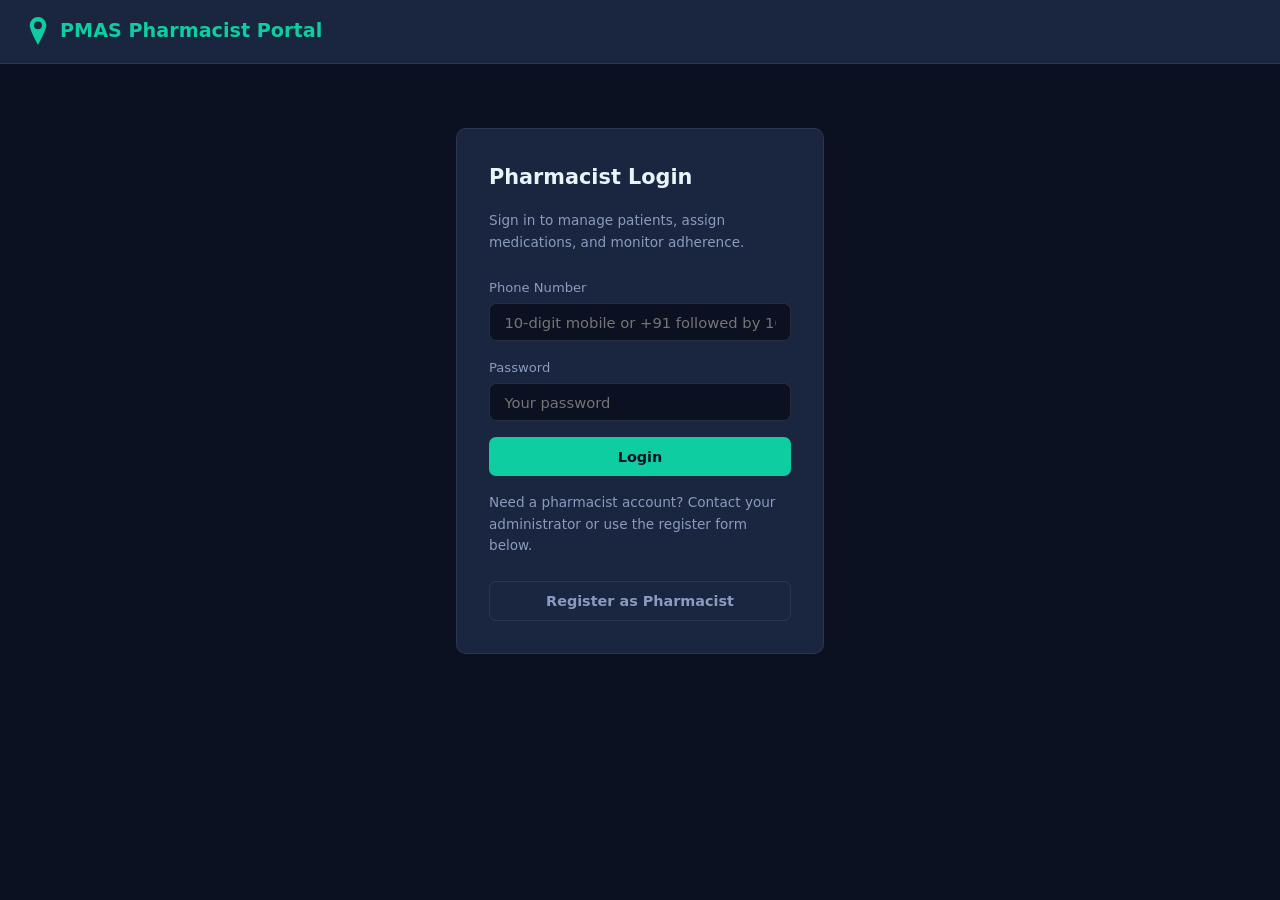
==== pharmacist-portal/index.html @ 8980c28d "feat: add application code — patient-app (PWA), backend (FastAPI), pharmacist-portal - patient-app: " ====
<!DOCTYPE html>
<html lang="en" data-theme="dark">
<head>
<meta charset="UTF-8">
<meta name="viewport" content="width=device-width, initial-scale=1.0">
<meta name="description" content="PMAS Pharmacist Portal — Patient enrollment, medication management, and adherence monitoring dashboard.">
<title>PMAS — Pharmacist Portal</title>
<style>
:root {
  --bg:#0B1120; --surface:#1A2540; --surface2:#222f50; --surface3:#2a3a5f;
  --teal:#0ECDA0; --indigo:#6C63FF; --text:#E8F4F8; --muted:#8A9BBE;
  --red:#FF6B6B; --amber:#F5A623; --green:#2ECC71; --border:rgba(255,255,255,0.08);
  --radius:10px; --font:system-ui,-apple-system,'Segoe UI',sans-serif;
}
*,*::before,*::after{box-sizing:border-box;margin:0;padding:0}
body{font-family:var(--font);background:var(--bg);color:var(--text);min-height:100vh;line-height:1.6}
*:focus-visible{outline:2px solid var(--teal);outline-offset:3px}
a{color:var(--teal);text-decoration:none}

/* Layout */
.container{max-width:1140px;margin:0 auto;padding:0 1.5rem}
.header{background:var(--surface);border-bottom:1px solid var(--border);padding:1rem 1.5rem;display:flex;justify-content:space-between;align-items:center;position:sticky;top:0;z-index:100}
.header h1{font-size:1.2rem;color:var(--teal);display:flex;align-items:center;gap:0.5rem}
.header img{width:28px;height:28px;border-radius:6px}
.header-actions{display:flex;gap:0.75rem;align-items:center}
.badge{font-size:0.65rem;font-weight:700;padding:3px 10px;border-radius:20px;text-transform:uppercase}
.badge-teal{background:rgba(14,205,160,0.15);color:var(--teal)}
.badge-indigo{background:rgba(108,99,255,0.15);color:var(--indigo)}
.badge-amber{background:rgba(245,166,35,0.15);color:var(--amber)}
.badge-red{background:rgba(255,107,107,0.15);color:var(--red)}

/* Login */
.login-wrap{max-width:400px;margin:4rem auto;padding:0 1rem}
.login-card{background:var(--surface);border:1px solid var(--border);border-radius:var(--radius);padding:2rem}
.login-card h2{margin-bottom:1rem;font-size:1.3rem}
.login-card p{color:var(--muted);font-size:0.85rem;margin-bottom:1.5rem}

/* Forms */
.form-group{margin-bottom:1rem}
.form-label{display:block;font-size:0.82rem;color:var(--muted);margin-bottom:0.3rem}
.form-input,.form-select,.form-textarea{width:100%;background:var(--bg);border:1px solid rgba(255,255,255,0.12);border-radius:7px;color:var(--text);padding:0.6rem 0.9rem;font-size:0.92rem;font-family:var(--font)}
.form-input:focus,.form-select:focus,.form-textarea:focus{border-color:var(--teal);outline:none}
.form-textarea{resize:vertical;min-height:80px}
.form-row{display:grid;grid-template-columns:1fr 1fr;gap:0.75rem}

/* Buttons */
.btn{display:inline-flex;align-items:center;justify-content:center;gap:0.5rem;padding:0.7rem 1.5rem;border:none;border-radius:7px;font-family:var(--font);font-size:0.9rem;font-weight:700;cursor:pointer;transition:opacity 0.15s;text-decoration:none}
.btn:active{transform:scale(0.97)}
.btn-primary{background:var(--teal);color:var(--bg)}
.btn-secondary{background:var(--indigo);color:#fff}
.btn-ghost{background:transparent;color:var(--muted);border:1px solid var(--border)}
.btn-block{display:flex;width:100%}

/* Cards */
.card{background:var(--surface);border:1px solid var(--border);border-radius:var(--radius);padding:1.5rem;margin-bottom:1rem}
.card h3{font-size:1rem;margin-bottom:0.75rem}

/* Stats grid */
.stats-grid{display:grid;grid-template-columns:repeat(auto-fit,minmax(200px,1fr));gap:1rem;margin-bottom:1.5rem}
.stat-card{background:var(--surface);border:1px solid var(--border);border-radius:var(--radius);padding:1.25rem;text-align:center}
.stat-num{font-size:2rem;font-weight:800;line-height:1;margin-bottom:4px}
.stat-teal .stat-num{color:var(--teal)}
.stat-indigo .stat-num{color:var(--indigo)}
.stat-amber .stat-num{color:var(--amber)}
.stat-red .stat-num{color:var(--red)}
.stat-lbl{font-size:0.72rem;color:var(--muted);text-transform:uppercase;letter-spacing:0.06em}

/* Table */
.table-wrap{overflow-x:auto}
table{width:100%;border-collapse:collapse;font-size:0.85rem}
th{text-align:left;padding:0.6rem 0.75rem;border-bottom:2px solid var(--border);color:var(--muted);font-size:0.72rem;text-transform:uppercase;letter-spacing:0.06em;font-weight:600}
td{padding:0.6rem 0.75rem;border-bottom:1px solid var(--border)}
tr:hover td{background:var(--surface2)}

/* Modal */
.modal-overlay{position:fixed;inset:0;background:rgba(0,0,0,0.7);z-index:200;display:none;align-items:center;justify-content:center;padding:1rem}
.modal-overlay.show{display:flex}
.modal{background:var(--surface);border:1px solid var(--border);border-radius:var(--radius);padding:2rem;max-width:500px;width:100%;max-height:90vh;overflow-y:auto}
.modal h2{margin-bottom:1rem}
.modal-close{float:right;background:none;border:none;color:var(--muted);font-size:1.5rem;cursor:pointer}

/* Tabs */
.tabs{display:flex;gap:0.5rem;border-bottom:1px solid var(--border);margin-bottom:1.5rem}
.tab-btn{background:none;border:none;color:var(--muted);padding:0.6rem 1rem;font-size:0.9rem;cursor:pointer;border-bottom:2px solid transparent;font-family:var(--font)}
.tab-btn.active{color:var(--teal);border-bottom-color:var(--teal)}
.tab-content{display:none}
.tab-content.active{display:block}

/* Toast */
#toast{position:fixed;bottom:2rem;left:50%;transform:translateX(-50%) translateY(20px);background:var(--surface2);color:var(--text);padding:0.6rem 1.2rem;border-radius:20px;font-size:0.82rem;border:1px solid var(--border);opacity:0;transition:all 0.25s;pointer-events:none;z-index:300}
#toast.show{opacity:1;transform:translateX(-50%) translateY(0)}

.hidden{display:none!important}
.text-muted{color:var(--muted)}
.text-sm{font-size:0.82rem}
.mt-2{margin-top:1rem}
.mt-4{margin-top:2rem}
</style>
</head>
<body>

<!-- ═══ HEADER ═════════════════════════════════════════════ -->
<header class="header">
  <h1>
    <img src="[data-uri]" alt="PMAS">
    PMAS Pharmacist Portal
  </h1>
  <div class="header-actions">
    <span id="user-badge" class="badge badge-teal hidden">Pharmacist</span>
    <button id="logout-btn" class="btn btn-ghost hidden" onclick="logout()">Logout</button>
  </div>
</header>

<!-- ═══ LOGIN ══════════════════════════════════════════════ -->
<div id="login-view" class="login-wrap">
  <div class="login-card">
    <h2>Pharmacist Login</h2>
    <p>Sign in to manage patients, assign medications, and monitor adherence.</p>
    <form id="login-form" onsubmit="login(event)">
      <div class="form-group">
        <label class="form-label">Phone Number</label>
        <input type="tel" id="login-phone" class="form-input" required pattern="^(\+91\d{10}|\d{10})$" placeholder="10-digit mobile or +91 followed by 10 digits">
      </div>
      <div class="form-group">
        <label class="form-label">Password</label>
        <input type="password" id="login-password" class="form-input" required placeholder="Your password">
      </div>
      <button type="submit" class="btn btn-primary btn-block">Login</button>
    </form>
    <p class="text-muted text-sm mt-2" style="margin-top:1rem">
      Need a pharmacist account? Contact your administrator or use the register form below.
    </p>
    <button class="btn btn-ghost btn-block mt-2" onclick="toggleRegister()">Register as Pharmacist</button>
    <form id="register-form" class="hidden mt-2" onsubmit="register(event)">
      <div class="form-group">
        <label class="form-label">Phone Number</label>
        <input type="tel" id="reg-phone" class="form-input" required pattern="^(\+91\d{10}|\d{10})$" placeholder="10-digit mobile">
      </div>
      <div class="form-group">
        <label class="form-label">Password</label>
        <input type="password" id="reg-password" class="form-input" required minlength="6" placeholder="Min 6 characters">
      </div>
      <button type="submit" class="btn btn-secondary btn-block">Register</button>
    </form>
  </div>
</div>

<!-- ═══ DASHBOARD ═══════════════════════════════════════════ -->
<div id="dashboard-view" class="container hidden" style="padding-top:2rem;padding-bottom:4rem">
  
  <!-- Stats -->
  <div class="stats-grid">
    <div class="stat-card stat-teal">
      <div class="stat-num" id="stat-patients">—</div>
      <div class="stat-lbl">Total Patients</div>
    </div>
    <div class="stat-card stat-indigo">
      <div class="stat-num" id="stat-meds">—</div>
      <div class="stat-lbl">Active Medications</div>
    </div>
    <div class="stat-card stat-amber">
      <div class="stat-num" id="stat-adherence">—</div>
      <div class="stat-lbl">Today's Avg Adherence</div>
    </div>
    <div class="stat-card stat-red">
      <div class="stat-num" id="stat-redflags">—</div>
      <div class="stat-lbl">Red Flag Alerts</div>
    </div>
  </div>

  <!-- Tabs -->
  <div class="tabs">
    <button class="tab-btn active" onclick="switchTab('patients',this)">Patients</button>
    <button class="tab-btn" onclick="switchTab('enroll',this)">Enroll New Patient</button>
  </div>

  <!-- Patients list -->
  <div id="tab-patients" class="tab-content active">
    <div class="card">
      <h3>Recent Patients</h3>
      <div class="table-wrap">
        <table>
          <thead>
            <tr><th>Name</th><th>Phone</th><th>Status</th><th>Action</th></tr>
          </thead>
          <tbody id="patients-tbody">
            <tr><td colspan="4" class="text-muted text-center">Loading...</td></tr>
          </tbody>
        </table>
      </div>
    </div>
  </div>

  <!-- Enroll patient -->
  <div id="tab-enroll" class="tab-content">
    <div class="card">
      <h3>Enroll New Patient</h3>
      <form onsubmit="enrollPatient(event)">
        <div class="form-row">
          <div class="form-group">
            <label class="form-label">Full Name *</label>
            <input type="text" id="enr-name" class="form-input" required placeholder="Patient name">
          </div>
          <div class="form-group">
            <label class="form-label">Phone Number *</label>
            <input type="tel" id="enr-phone" class="form-input" required pattern="^(\+91\d{10}|\d{10})$" placeholder="10-digit mobile">
          </div>
        </div>
        <div class="form-row">
          <div class="form-group">
            <label class="form-label">Hospital MRN</label>
            <input type="text" id="enr-mrn" class="form-input" placeholder="Medical Record Number">
          </div>
          <div class="form-group">
            <label class="form-label">Preferred Language</label>
            <select id="enr-lang" class="form-input">
              <option value="en">English</option>
              <option value="te">Telugu</option>
              <option value="kn">Kannada</option>
              <option value="ta">Tamil</option>
              <option value="hi">Hindi</option>
            </select>
          </div>
        </div>
        <div class="form-row">
          <div class="form-group">
            <label class="form-label">Emergency Contact Name</label>
            <input type="text" id="enr-emerg-name" class="form-input" placeholder="Contact name">
          </div>
          <div class="form-group">
            <label class="form-label">Emergency Contact Phone</label>
            <input type="tel" id="enr-emerg-phone" class="form-input" placeholder="10-digit mobile">
          </div>
        </div>
        <div class="form-row">
          <div class="form-group">
            <label class="form-label">Date of Birth</label>
            <input type="date" id="enr-dob" class="form-input">
          </div>
          <div class="form-group">
            <label class="form-label">Gender</label>
            <select id="enr-gender" class="form-input">
              <option value="">Select</option>
              <option value="male">Male</option>
              <option value="female">Female</option>
              <option value="other">Other</option>
            </select>
          </div>
        </div>
        <div class="form-group">
          <label class="form-label">Known Allergies</label>
          <textarea id="enr-allergies" class="form-textarea" placeholder="Drug allergies, food allergies..."></textarea>
        </div>
        <div class="form-group">
          <label class="form-label">Chronic Conditions</label>
          <textarea id="enr-chronic" class="form-textarea" placeholder="Diabetes, Hypertension, Asthma..."></textarea>
        </div>
        <button type="submit" class="btn btn-primary btn-block">Enroll Patient</button>
      </form>
    </div>
  </div>
</div>

<!-- ═══ TOAST ═══════════════════════════════════════════════ -->
<div id="toast"></div>

<script>
// ─── Config ──────────────────────────────────────────────────
const API_BASE = localStorage.getItem('pmas_api_url') || prompt('Enter PMAS API URL:', 'http://localhost:8000');
localStorage.setItem('pmas_api_url', API_BASE);

let token = localStorage.getItem('pmas_pharmacist_token');
let userRole = localStorage.getItem('pmas_user_role');

// ─── Helpers ─────────────────────────────────────────────────
function showToast(msg) {
  const t = document.getElementById('toast');
  t.textContent = msg;
  t.classList.add('show');
  setTimeout(() => t.classList.remove('show'), 2500);
}

async function apiCall(endpoint, options = {}) {
  const headers = { 'Content-Type': 'application/json' };
  if (token) headers['Authorization'] = 'Bearer ' + token;
  
  const res = await fetch(API_BASE + endpoint, {
    ...options,
    headers,
    body: options.body ? JSON.stringify(options.body) : undefined
  });
  const data = await res.json();
  if (!res.ok) throw new Error(data.detail || 'API error');
  return data;
}

// ─── Auth ────────────────────────────────────────────────────
async function login(e) {
  e.preventDefault();
  try {
    const res = await apiCall('/api/v1/auth/login', {
      method: 'POST',
      body: {
        phone_number: document.getElementById('login-phone').value,
        password: document.getElementById('login-password').value
      }
    });
    token = res.access_token;
    userRole = res.role;
    localStorage.setItem('pmas_pharmacist_token', token);
    localStorage.setItem('pmas_user_role', userRole);
    showDashboard();
  } catch (err) {
    showToast('Login failed: ' + err.message);
  }
}

async function register(e) {
  e.preventDefault();
  try {
    const res = await apiCall('/api/v1/auth/register', {
      method: 'POST',
      body: {
        phone_number: document.getElementById('reg-phone').value,
        password: document.getElementById('reg-password').value,
        role: 'pharmacist'
      }
    });
    token = res.access_token;
    userRole = res.role;
    localStorage.setItem('pmas_pharmacist_token', token);
    localStorage.setItem('pmas_user_role', userRole);
    showDashboard();
  } catch (err) {
    showToast('Registration failed: ' + err.message);
  }
}

function logout() {
  token = null;
  localStorage.removeItem('pmas_pharmacist_token');
  localStorage.removeItem('pmas_user_role');
  location.reload();
}

function toggleRegister() {
  document.getElementById('register-form').classList.toggle('hidden');
}

// ─── Dashboard ───────────────────────────────────────────────
async function showDashboard() {
  document.getElementById('login-view').classList.add('hidden');
  document.getElementById('dashboard-view').classList.remove('hidden');
  document.getElementById('user-badge').classList.remove('hidden');
  document.getElementById('logout-btn').classList.remove('hidden');
  
  await loadDashboard();
}

async function loadDashboard() {
  try {
    const data = await apiCall('/api/v1/pharmacist/dashboard');
    document.getElementById('stat-patients').textContent = data.total_patients;
    document.getElementById('stat-meds').textContent = data.active_medications;
    document.getElementById('stat-adherence').textContent = data.today_adherence_avg + '%';
    document.getElementById('stat-redflags').textContent = data.red_flag_alerts;
    
    const tbody = document.getElementById('patients-tbody');
    if (data.recent_patients.length === 0) {
      tbody.innerHTML = '<tr><td colspan="4" class="text-muted text-center">No patients enrolled yet</td></tr>';
    } else {
      tbody.innerHTML = data.recent_patients.map(p => 
        `<tr><td>${p.name}</td><td>${p.phone}</td><td><span class="badge badge-teal">Active</span></td><td><button class="btn btn-ghost" style="padding:0.3rem 0.7rem;font-size:0.75rem" onclick="viewPatient('${p.phone}')">View</button></td></tr>`
      ).join('');
    }
  } catch (err) {
    showToast('Failed to load dashboard: ' + err.message);
  }
}

async function enrollPatient(e) {
  e.preventDefault();
  try {
    const data = await apiCall('/api/v1/pharmacist/enroll', {
      method: 'POST',
      body: {
        phone_number: document.getElementById('enr-phone').value,
        full_name: document.getElementById('enr-name').value,
        hospital_mrn: document.getElementById('enr-mrn').value || null,
        preferred_language: document.getElementById('enr-lang').value,
        emergency_contact_name: document.getElementById('enr-emerg-name').value || null,
        emergency_contact_phone: document.getElementById('enr-emerg-phone').value || null,
        date_of_birth: document.getElementById('enr-dob').value || null,
        gender: document.getElementById('enr-gender').value || null,
        known_allergies: document.getElementById('enr-allergies').value || null,
        chronic_conditions: document.getElementById('enr-chronic').value || null
      }
    });
    showToast('Patient enrolled successfully ✓');
    document.querySelector('#tab-enroll form').reset();
    switchTab('patients', document.querySelector('.tab-btn'));
    await loadDashboard();
  } catch (err) {
    showToast('Enrollment failed: ' + err.message);
  }
}

function viewPatient(phone) {
  showToast('Patient detail view coming soon: ' + phone);
}

// ─── Tabs ────────────────────────────────────────────────────
function switchTab(tabId, btn) {
  document.querySelectorAll('.tab-content').forEach(t => t.classList.remove('active'));
  document.querySelectorAll('.tab-btn').forEach(t => t.classList.remove('active'));
  document.getElementById('tab-' + tabId).classList.add('active');
  btn.classList.add('active');
}

// ─── Init ────────────────────────────────────────────────────
if (token && userRole) {
  showDashboard();
}
</script>
</body>
</html>
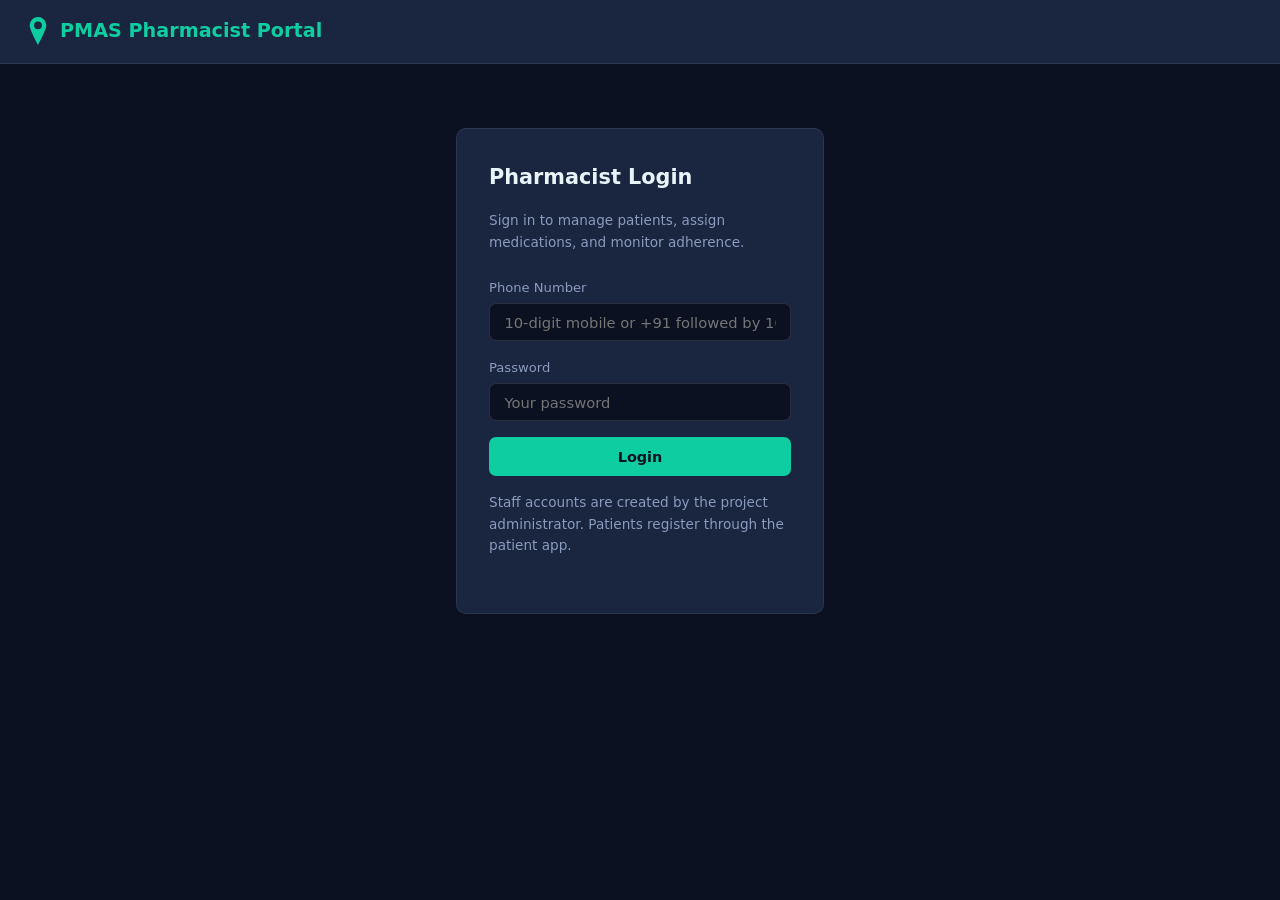
==== commit 875ec5c1: "fix(security): patient-only self-registration + admin account governance; add ADR-001" ====
--- a/pharmacist-portal/index.html
+++ b/pharmacist-portal/index.html
@@ -127,21 +127,9 @@
       </div>
       <button type="submit" class="btn btn-primary btn-block">Login</button>
     </form>
-    <p class="text-muted text-sm mt-2" style="margin-top:1rem">
-      Need a pharmacist account? Contact your administrator or use the register form below.
+    <p class="text-muted text-sm" style="margin-top:1rem">
+      Staff accounts are created by the project administrator. Patients register through the patient app.
     </p>
-    <button class="btn btn-ghost btn-block mt-2" onclick="toggleRegister()">Register as Pharmacist</button>
-    <form id="register-form" class="hidden mt-2" onsubmit="register(event)">
-      <div class="form-group">
-        <label class="form-label">Phone Number</label>
-        <input type="tel" id="reg-phone" class="form-input" required pattern="^(\+91\d{10}|\d{10})$" placeholder="10-digit mobile">
-      </div>
-      <div class="form-group">
-        <label class="form-label">Password</label>
-        <input type="password" id="reg-password" class="form-input" required minlength="6" placeholder="Min 6 characters">
-      </div>
-      <button type="submit" class="btn btn-secondary btn-block">Register</button>
-    </form>
   </div>
 </div>
 
@@ -305,6 +293,10 @@
         password: document.getElementById('login-password').value
       }
     });
+    if (res.role !== 'pharmacist' && res.role !== 'admin') {
+      showToast('This portal is for staff accounts. Patients: please use the patient app.');
+      return;
+    }
     token = res.access_token;
     userRole = res.role;
     localStorage.setItem('pmas_pharmacist_token', token);
@@ -315,36 +307,11 @@
   }
 }
 
-async function register(e) {
-  e.preventDefault();
-  try {
-    const res = await apiCall('/api/v1/auth/register', {
-      method: 'POST',
-      body: {
-        phone_number: document.getElementById('reg-phone').value,
-        password: document.getElementById('reg-password').value,
-        role: 'pharmacist'
-      }
-    });
-    token = res.access_token;
-    userRole = res.role;
-    localStorage.setItem('pmas_pharmacist_token', token);
-    localStorage.setItem('pmas_user_role', userRole);
-    showDashboard();
-  } catch (err) {
-    showToast('Registration failed: ' + err.message);
-  }
-}
-
 function logout() {
   token = null;
   localStorage.removeItem('pmas_pharmacist_token');
   localStorage.removeItem('pmas_user_role');
   location.reload();
-}
-
-function toggleRegister() {
-  document.getElementById('register-form').classList.toggle('hidden');
 }
 
 // ─── Dashboard ───────────────────────────────────────────────
@@ -418,7 +385,7 @@
 }
 
 // ─── Init ────────────────────────────────────────────────────
-if (token && userRole) {
+if (token && (userRole === 'pharmacist' || userRole === 'admin')) {
   showDashboard();
 }
 </script>
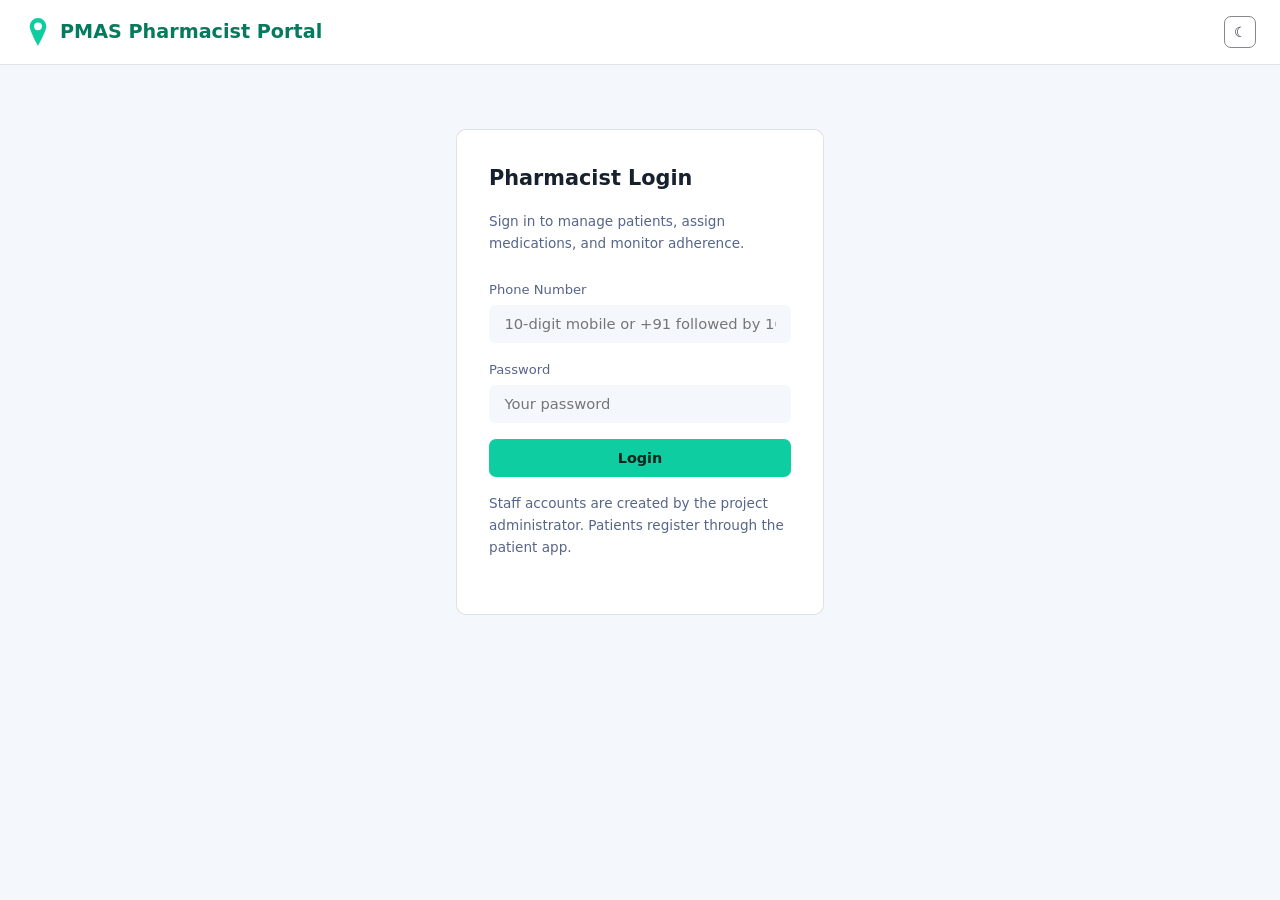
==== commit 731cba37: "Merge pull request #46 from Roopashree935/fix/theme-toggle-and-control-contrast feat(theme): finish " ====
--- a/pharmacist-portal/index.html
+++ b/pharmacist-portal/index.html
@@ -11,23 +11,36 @@
   --teal:#0ECDA0; --indigo:#6C63FF; --text:#E8F4F8; --muted:#8A9BBE;
   --red:#FF6B6B; --amber:#F5A623; --green:#2ECC71; --border:rgba(255,255,255,0.08);
   --radius:10px; --font:system-ui,-apple-system,'Segoe UI',sans-serif;
-}
+  --on-accent:#06251d; --border-control:rgba(255,255,255,0.40);
+  --teal-ink:#0ECDA0; --indigo-ink:#6C63FF; --amber-ink:#F5A623; --red-ink:#FF6B6B; --green-ink:#2ECC71;
+}
+/* ─── LIGHT THEME (accessibility option) ─────────────────────── */
+[data-theme="light"]{
+  --bg:#F4F7FC; --surface:#FFFFFF; --surface2:#EEF2FA; --surface3:#E2E8F5;
+  --text:#16202F; --muted:#56658A; --border:rgba(11,17,32,0.12);
+  --border-control:rgba(11,17,32,0.50);
+  --teal-ink:#067A5F; --indigo-ink:#4B3FD6; --amber-ink:#8A5A00; --red-ink:#C2352F; --green-ink:#12805A;
+}
+
+.theme-toggle{background:none;border:1px solid var(--border-control);border-radius:7px;width:32px;height:32px;padding:0;cursor:pointer;display:inline-flex;align-items:center;justify-content:center;color:var(--text);font-size:0.9rem;line-height:1}
+.theme-toggle:hover{border-color:var(--teal-ink);color:var(--teal-ink)}
+
 *,*::before,*::after{box-sizing:border-box;margin:0;padding:0}
 body{font-family:var(--font);background:var(--bg);color:var(--text);min-height:100vh;line-height:1.6}
 *:focus-visible{outline:2px solid var(--teal);outline-offset:3px}
-a{color:var(--teal);text-decoration:none}
+a{color:var(--teal-ink);text-decoration:none}
 
 /* Layout */
 .container{max-width:1140px;margin:0 auto;padding:0 1.5rem}
 .header{background:var(--surface);border-bottom:1px solid var(--border);padding:1rem 1.5rem;display:flex;justify-content:space-between;align-items:center;position:sticky;top:0;z-index:100}
-.header h1{font-size:1.2rem;color:var(--teal);display:flex;align-items:center;gap:0.5rem}
+.header h1{font-size:1.2rem;color:var(--teal-ink);display:flex;align-items:center;gap:0.5rem}
 .header img{width:28px;height:28px;border-radius:6px}
 .header-actions{display:flex;gap:0.75rem;align-items:center}
 .badge{font-size:0.65rem;font-weight:700;padding:3px 10px;border-radius:20px;text-transform:uppercase}
-.badge-teal{background:rgba(14,205,160,0.15);color:var(--teal)}
-.badge-indigo{background:rgba(108,99,255,0.15);color:var(--indigo)}
-.badge-amber{background:rgba(245,166,35,0.15);color:var(--amber)}
-.badge-red{background:rgba(255,107,107,0.15);color:var(--red)}
+.badge-teal{background:rgba(14,205,160,0.15);color:var(--teal-ink)}
+.badge-indigo{background:rgba(108,99,255,0.15);color:var(--indigo-ink)}
+.badge-amber{background:rgba(245,166,35,0.15);color:var(--amber-ink)}
+.badge-red{background:rgba(255,107,107,0.15);color:var(--red-ink)}
 
 /* Login */
 .login-wrap{max-width:400px;margin:4rem auto;padding:0 1rem}
@@ -39,16 +52,16 @@
 .form-group{margin-bottom:1rem}
 .form-label{display:block;font-size:0.82rem;color:var(--muted);margin-bottom:0.3rem}
 .form-input,.form-select,.form-textarea{width:100%;background:var(--bg);border:1px solid rgba(255,255,255,0.12);border-radius:7px;color:var(--text);padding:0.6rem 0.9rem;font-size:0.92rem;font-family:var(--font)}
-.form-input:focus,.form-select:focus,.form-textarea:focus{border-color:var(--teal);outline:none}
+.form-input:focus,.form-select:focus,.form-textarea:focus{border-color:var(--teal-ink);outline:none}
 .form-textarea{resize:vertical;min-height:80px}
 .form-row{display:grid;grid-template-columns:1fr 1fr;gap:0.75rem}
 
 /* Buttons */
 .btn{display:inline-flex;align-items:center;justify-content:center;gap:0.5rem;padding:0.7rem 1.5rem;border:none;border-radius:7px;font-family:var(--font);font-size:0.9rem;font-weight:700;cursor:pointer;transition:opacity 0.15s;text-decoration:none}
 .btn:active{transform:scale(0.97)}
-.btn-primary{background:var(--teal);color:var(--bg)}
+.btn-primary{background:var(--teal);color:var(--on-accent)}
 .btn-secondary{background:var(--indigo);color:#fff}
-.btn-ghost{background:transparent;color:var(--muted);border:1px solid var(--border)}
+.btn-ghost{background:transparent;color:var(--muted);border:1px solid var(--border-control)}
 .btn-block{display:flex;width:100%}
 
 /* Cards */
@@ -59,10 +72,10 @@
 .stats-grid{display:grid;grid-template-columns:repeat(auto-fit,minmax(200px,1fr));gap:1rem;margin-bottom:1.5rem}
 .stat-card{background:var(--surface);border:1px solid var(--border);border-radius:var(--radius);padding:1.25rem;text-align:center}
 .stat-num{font-size:2rem;font-weight:800;line-height:1;margin-bottom:4px}
-.stat-teal .stat-num{color:var(--teal)}
-.stat-indigo .stat-num{color:var(--indigo)}
-.stat-amber .stat-num{color:var(--amber)}
-.stat-red .stat-num{color:var(--red)}
+.stat-teal .stat-num{color:var(--teal-ink)}
+.stat-indigo .stat-num{color:var(--indigo-ink)}
+.stat-amber .stat-num{color:var(--amber-ink)}
+.stat-red .stat-num{color:var(--red-ink)}
 .stat-lbl{font-size:0.72rem;color:var(--muted);text-transform:uppercase;letter-spacing:0.06em}
 
 /* Table */
@@ -82,7 +95,7 @@
 /* Tabs */
 .tabs{display:flex;gap:0.5rem;border-bottom:1px solid var(--border);margin-bottom:1.5rem}
 .tab-btn{background:none;border:none;color:var(--muted);padding:0.6rem 1rem;font-size:0.9rem;cursor:pointer;border-bottom:2px solid transparent;font-family:var(--font)}
-.tab-btn.active{color:var(--teal);border-bottom-color:var(--teal)}
+.tab-btn.active{color:var(--teal-ink);border-bottom-color:var(--teal-ink)}
 .tab-content{display:none}
 .tab-content.active{display:block}
 
@@ -107,6 +120,7 @@
   </h1>
   <div class="header-actions">
     <span id="user-badge" class="badge badge-teal hidden">Pharmacist</span>
+    <button class="theme-toggle" type="button" aria-label="Switch theme" title="Switch theme">☀</button>
     <button id="logout-btn" class="btn btn-ghost hidden" onclick="logout()">Logout</button>
   </div>
 </header>
@@ -254,8 +268,10 @@
 
 <script>
 // ─── Config ──────────────────────────────────────────────────
-const API_BASE = localStorage.getItem('pmas_api_url') || prompt('Enter PMAS API URL:', 'http://localhost:8000');
-localStorage.setItem('pmas_api_url', API_BASE);
+// Portal storage key is deliberately separate from the patient app's
+// 'pmas_api_url' so the two never overwrite each other on the same origin.
+const API_BASE = localStorage.getItem('pmas_portal_api_url') || prompt('Enter PMAS API URL:', 'https://pmas-bkwu.onrender.com');
+localStorage.setItem('pmas_portal_api_url', API_BASE);
 
 let token = localStorage.getItem('pmas_pharmacist_token');
 let userRole = localStorage.getItem('pmas_user_role');
@@ -336,8 +352,10 @@
     if (data.recent_patients.length === 0) {
       tbody.innerHTML = '<tr><td colspan="4" class="text-muted text-center">No patients enrolled yet</td></tr>';
     } else {
+      // Escape all patient-supplied values before rendering (XSS safety)
+      const esc = v => String(v ?? '').replace(/[&<>"']/g, c => ({'&':'&amp;','<':'&lt;','>':'&gt;','"':'&quot;',"'":'&#39;'}[c]));
       tbody.innerHTML = data.recent_patients.map(p => 
-        `<tr><td>${p.name}</td><td>${p.phone}</td><td><span class="badge badge-teal">Active</span></td><td><button class="btn btn-ghost" style="padding:0.3rem 0.7rem;font-size:0.75rem" onclick="viewPatient('${p.phone}')">View</button></td></tr>`
+        `<tr><td>${esc(p.name)}</td><td>${esc(p.phone)}</td><td><span class="badge badge-teal">Active</span></td><td><button class="btn btn-ghost" style="padding:0.3rem 0.7rem;font-size:0.75rem" onclick="viewPatient('${esc(p.phone)}')">View</button> <button class="btn btn-ghost" style="padding:0.3rem 0.7rem;font-size:0.75rem" onclick="reissueCode('${esc(p.phone)}')">Reset code</button></td></tr>`
       ).join('');
     }
   } catch (err) {
@@ -363,7 +381,10 @@
         chronic_conditions: document.getElementById('enr-chronic').value || null
       }
     });
-    showToast('Patient enrolled successfully ✓');
+    const code = data.activation_code;
+    const sid = data.study_id ? ('\nStudy ID: ' + data.study_id) : '';
+    const copied = confirm('Patient enrolled ✓\n' + sid + '\n\nOne-time activation code (valid 7 days):\n\n    ' + code + '\n\nShare it with the patient securely. The patient installs the PMAS app, goes to Account & Cloud Sync, taps "Activate with code", enters this code, and chooses their OWN password — you never set or see the patient\'s password.\n\nPress OK to copy the code to your clipboard — it will not be shown again.');
+    if (copied) { try { navigator.clipboard.writeText(code); } catch (e) {} }
     document.querySelector('#tab-enroll form').reset();
     switchTab('patients', document.querySelector('.tab-btn'));
     await loadDashboard();
@@ -376,6 +397,22 @@
   showToast('Patient detail view coming soon: ' + phone);
 }
 
+/* #40: re-issue a one-time activation code when a patient forgot their
+   password. The patient then uses the regular "Activate with code" flow
+   in the PMAS app to choose a NEW password — the pharmacist never sets
+   or sees it (G8 holds for recovery too). */
+async function reissueCode(phone) {
+  if (!confirm('Re-issue a one-time activation code for ' + phone + '?\n\nUse this when the patient forgot their password. They open the PMAS app → Account & Cloud Sync → "Activate with code" → enter the code and choose a NEW password. You never set or see their password.')) return;
+  try {
+    const data = await apiCall('/api/v1/pharmacist/reissue-activation', { method: 'POST', body: { phone_number: phone } });
+    const code = data.activation_code;
+    const copied = confirm('New one-time code (valid 24 hours):\n\n    ' + code + '\n\nRelay it to the patient securely — it will not be shown again. Press OK to copy it to your clipboard.');
+    if (copied) { try { navigator.clipboard.writeText(code); } catch (e) {} }
+  } catch (err) {
+    showToast('Re-issue failed: ' + err.message);
+  }
+}
+
 // ─── Tabs ────────────────────────────────────────────────────
 function switchTab(tabId, btn) {
   document.querySelectorAll('.tab-content').forEach(t => t.classList.remove('active'));
@@ -389,5 +426,36 @@
   showDashboard();
 }
 </script>
+
+<script>
+/* Theme toggle — dark-first, light as an accessibility option (shares the
+   'pmas-theme' key with the platform site and demo). */
+(function () {
+  var KEY = 'pmas-theme';
+  function apply(t) {
+    document.documentElement.setAttribute('data-theme', t);
+    var b = document.querySelector('.theme-toggle');
+    if (b) {
+      b.textContent = t === 'dark' ? '☀' : '☾';
+      b.setAttribute('aria-label', t === 'dark' ? 'Switch to light mode' : 'Switch to dark mode');
+    }
+    var m = document.querySelector('meta[name="theme-color"]');
+    if (m) m.setAttribute('content', t === 'dark' ? '#0B1120' : '#F4F7FC');
+  }
+  var saved = null; try { saved = localStorage.getItem(KEY); } catch (e) {}
+  var prefersLight = window.matchMedia && window.matchMedia('(prefers-color-scheme: light)').matches;
+  var cur = saved || (prefersLight ? 'light' : 'dark');
+  apply(cur);
+  document.addEventListener('DOMContentLoaded', function () {
+    apply(cur);
+    var b = document.querySelector('.theme-toggle');
+    if (b) b.addEventListener('click', function () {
+      cur = cur === 'dark' ? 'light' : 'dark';
+      try { localStorage.setItem(KEY, cur); } catch (e) {}
+      apply(cur);
+    });
+  });
+})();
+</script>
 </body>
 </html>
